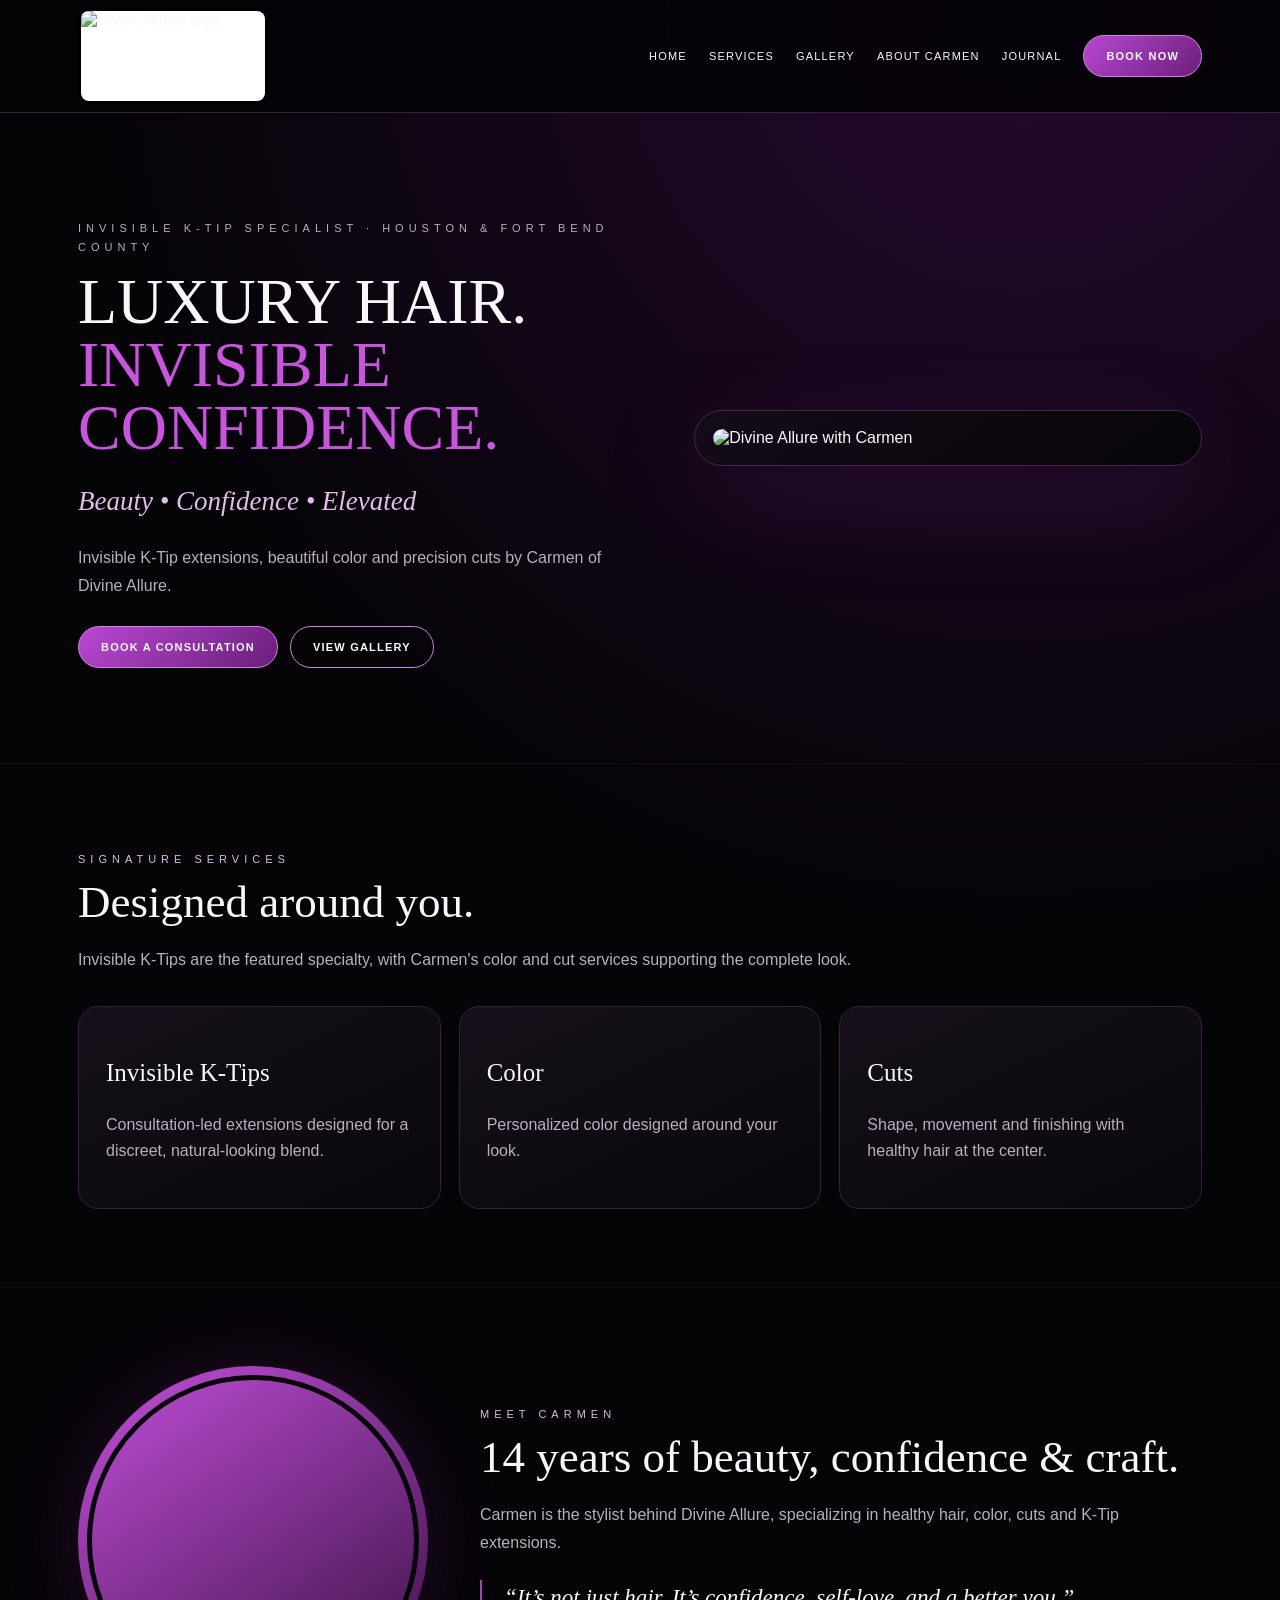
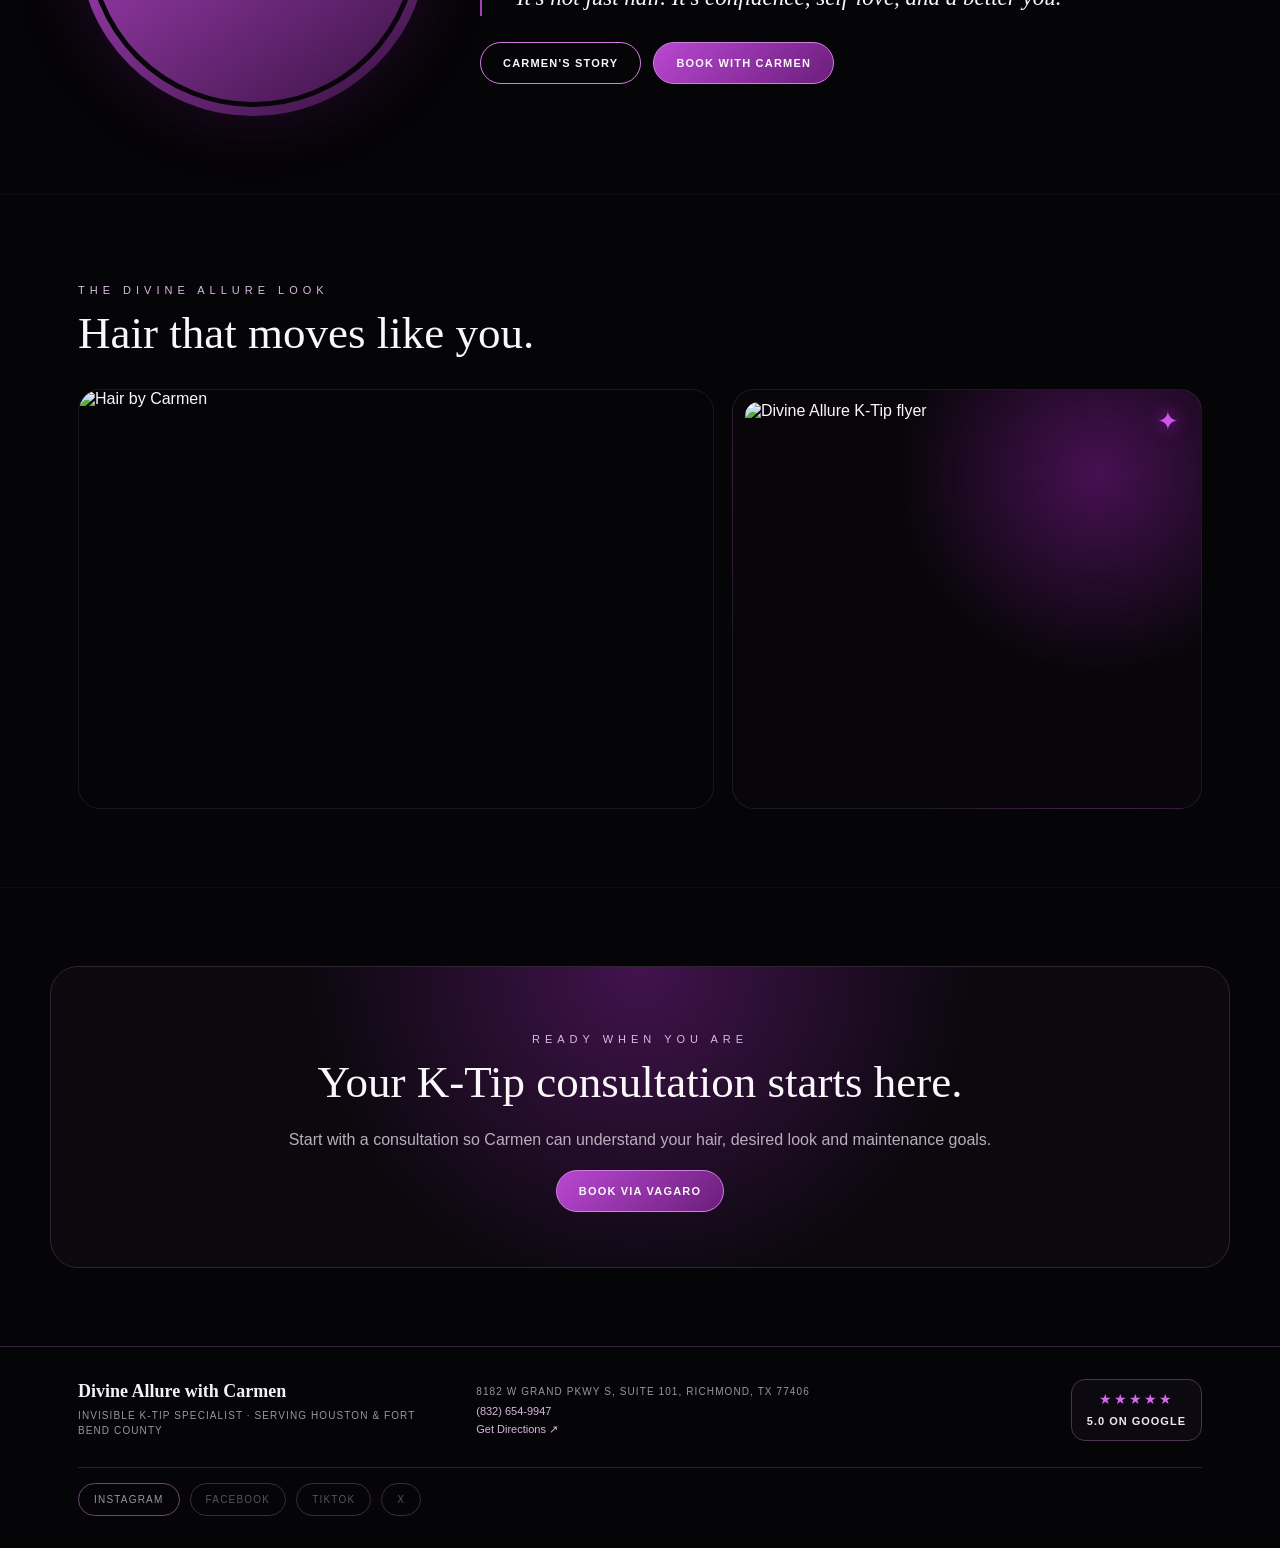
==== index.html @ b49f989e "Add files via upload" ====
<!doctype html><html><head><meta charset="utf-8"><meta name="viewport" content="width=device-width,initial-scale=1"><title>KTips.net | Divine Allure</title><link rel="stylesheet" href="styles.css"></head><body><header><div class="wrap nav"><a class="logo" href="index.html"><img src="assets/logo.jpg" alt="Divine Allure logo"></a><button class="menu">☰</button><nav><a href="index.html">Home</a><a href="services.html">Services</a><a href="gallery.html">Gallery</a><a href="about.html">About Carmen</a><a href="blog.html">Journal</a><a class="btn" href="https://www.vagaro.com/divineallure" target="_blank">Book Now</a></nav></div></header><main><div class="wrap hero"><div><p class="eyebrow">Invisible K-Tip Specialist · Houston & Fort Bend County</p><h1>Luxury hair.<em>Invisible confidence.</em></h1><p class="script">Beauty • Confidence • Elevated</p><p>Invisible K-Tip extensions, beautiful color and precision cuts by Carmen of Divine Allure.</p><div class="actions"><a class="btn" href="https://www.vagaro.com/divineallure" target="_blank">Book a Consultation</a><a class="btn ghost" href="gallery.html">View Gallery</a></div></div><div class="logo-stage"><img src="assets/logo.jpg" alt="Divine Allure with Carmen"></div></div>
<section><div class="wrap"><p class="eyebrow">Signature services</p><h2>Designed around you.</h2><p class="lead">Invisible K-Tips are the featured specialty, with Carmen's color and cut services supporting the complete look.</p><div class="cards"><div class="card"><h3>Invisible K-Tips</h3><p>Consultation-led extensions designed for a discreet, natural-looking blend.</p></div><div class="card"><h3>Color</h3><p>Personalized color designed around your look.</p></div><div class="card"><h3>Cuts</h3><p>Shape, movement and finishing with healthy hair at the center.</p></div></div></div></section>
<section><div class="wrap about"><div class="portrait-wrap"><img class="portrait" src="assets/carmen.jpg" alt="Carmen"></div><div><p class="eyebrow">Meet Carmen</p><h2>14 years of beauty, confidence & craft.</h2><p class="lead">Carmen is the stylist behind Divine Allure, specializing in healthy hair, color, cuts and K-Tip extensions.</p><p class="quote">“It’s not just hair. It’s confidence, self-love, and a better you.”</p><div class="actions"><a class="btn ghost" href="about.html">Carmen's Story</a><a class="btn" href="https://www.vagaro.com/divineallure" target="_blank">Book with Carmen</a></div></div></div></section>
<section><div class="wrap"><p class="eyebrow">The Divine Allure look</p><h2>Hair that moves like you.</h2><div class="gallery"><img src="assets/hair.jpg" alt="Hair by Carmen"><div class="flyer-card"><img src="assets/reference.jpeg" alt="Divine Allure K-Tip flyer"></div></div></div></section>
<section><div class="wrap cta"><p class="eyebrow">Ready when you are</p><h2>Your K-Tip consultation starts here.</h2><p class="lead">Start with a consultation so Carmen can understand your hair, desired look and maintenance goals.</p><a class="btn" href="https://www.vagaro.com/divineallure" target="_blank">Book via Vagaro</a></div></section></main><footer>
<div class="wrap footer-business">
  <div class="footer-brand">
    <strong>Divine Allure with Carmen</strong>
    <span>Invisible K-Tip Specialist · Serving Houston & Fort Bend County</span>
  </div>
  <div class="footer-contact">
    <span>8182 W Grand Pkwy S, Suite 101, Richmond, TX 77406</span>
    <a href="tel:+18326549947">(832) 654-9947</a>
    <a href="https://www.google.com/maps/search/?api=1&query=8182+W+Grand+Pkwy+S+Suite+101+Richmond+TX+77406" target="_blank" rel="noopener">Get Directions ↗</a>
  </div>
  <div class="footer-rating" aria-label="5.0 star Google rating shown in supplied business listing">
    <span class="stars">★★★★★</span>
    <strong>5.0 on Google</strong>
  </div>
  <div class="social">
    <a href="https://www.instagram.com/divineallurewithcarmen/" target="_blank" rel="noopener">Instagram</a>
    <span>Facebook</span><span>TikTok</span><span>X</span>
  </div>
</div>
</footer><script src="script.js"></script></body></html>
---- styles.css ----
:root{--bg:#050407;--panel:#100a14;--purple:#a43fc0;--silver:#f3eef4;--muted:#b9afbd;--line:#332338}
*{box-sizing:border-box}html{scroll-behavior:smooth}body{margin:0;background:radial-gradient(circle at 80% 0,#26092f 0,transparent 28%),var(--bg);color:#faf7fb;font-family:Arial,sans-serif}a{color:inherit;text-decoration:none}img{display:block;max-width:100%}.wrap{max-width:1180px;margin:auto;padding:0 28px}
header{position:sticky;top:0;z-index:10;background:#050407e8;backdrop-filter:blur(12px);border-bottom:1px solid var(--line)}.nav{height:94px;display:flex;align-items:center;gap:24px}.logo{width:210px;height:78px;overflow:hidden;margin-right:auto;background:#000;border-radius:9px;padding:5px;display:flex;align-items:center;justify-content:center}.logo img{width:100%;height:100%;object-fit:cover;border-radius:5px;mix-blend-mode:screen;filter:contrast(1.25) brightness(.92)}.menu{display:none}nav{display:flex;align-items:center;gap:22px;text-transform:uppercase;font-size:11px;letter-spacing:1.2px}
.btn{display:inline-flex;justify-content:center;align-items:center;padding:14px 22px;border-radius:999px;background:linear-gradient(135deg,#b948d2,#6b1e7b);border:1px solid #d17de3;text-transform:uppercase;font-size:11px;letter-spacing:1.2px;font-weight:700}.ghost{background:transparent}.hero{min-height:650px;display:grid;grid-template-columns:1.05fr .95fr;align-items:center;gap:55px;padding:65px 28px}.eyebrow{text-transform:uppercase;letter-spacing:5px;color:#dcb9e5;font-size:11px}.hero h1{font:64px/.98 Georgia,serif;text-transform:uppercase;margin:14px 0}.hero h1 em{display:block;color:#c955df;font-style:normal}.hero p,.lead{color:var(--muted);line-height:1.75}.script{font:italic 27px Georgia,serif!important;color:#e3bce9!important}.actions{display:flex;gap:12px;flex-wrap:wrap;margin-top:26px}.logo-stage{padding:18px;border-radius:28px;background:linear-gradient(145deg,#140b18,#070509);border:1px solid #44274b;box-shadow:0 35px 100px #7e278d38}.logo-stage img{width:100%;border-radius:20px}
section{padding:78px 0;border-top:1px solid #ffffff08}h2{font:45px Georgia,serif;margin:10px 0 18px}.cards{display:grid;grid-template-columns:repeat(3,1fr);gap:18px;margin-top:32px}.card{background:linear-gradient(155deg,#151019,#09070c);border:1px solid var(--line);border-radius:20px;padding:27px}.card h3{font:25px Georgia,serif}.card p{color:var(--muted);line-height:1.65}.about{display:grid;grid-template-columns:350px 1fr;gap:52px;align-items:center}.portrait-wrap{padding:9px;border-radius:50%;background:linear-gradient(145deg,#c34eda,#35103e);box-shadow:0 0 70px #8d299d38}.portrait{aspect-ratio:1;object-fit:cover;border-radius:50%;border:5px solid #08060a}.quote{font:italic 23px/1.55 Georgia,serif;border-left:2px solid #a83cbd;padding-left:22px}.gallery{display:grid;grid-template-columns:1.15fr .85fr;gap:18px;margin-top:30px}.gallery img{width:100%;height:420px;object-fit:cover;border-radius:22px;border:1px solid #ffffff14}.reference{object-fit:contain!important;object-position:center!important;background:#09060b;padding:8px}.social{display:flex;gap:10px;flex-wrap:wrap;margin-top:24px}.social a,.social span{border:1px solid #6d4775;border-radius:999px;padding:10px 15px;text-transform:uppercase;font-size:10px;letter-spacing:1.2px}.social span{opacity:.55}.cta{text-align:center;border:1px solid var(--line);border-radius:28px;padding:55px 25px;background:radial-gradient(circle at 50% 0,#42134d,transparent 50%),#0b080e}
footer{border-top:1px solid var(--line);padding:32px 0;color:#9e94a2}.foot{display:flex;align-items:center;gap:20px}.foot .social{margin:0 0 0 auto}.article{max-width:820px}.article h1{font:50px Georgia,serif}.article p{line-height:1.8;color:#c9becd}
@media(max-width:800px){.nav{height:80px}.logo{width:165px;height:64px}.menu{display:block;background:none;color:white;border:1px solid #71487a;border-radius:6px;font-size:20px}nav{display:none;position:absolute;top:80px;left:0;right:0;background:#08060a;padding:18px 28px;flex-direction:column;align-items:stretch}nav.open{display:flex}.hero{grid-template-columns:1fr;min-height:auto}.hero h1{font-size:46px}.logo-stage{order:-1}.cards,.gallery,.about{grid-template-columns:1fr}.gallery img{height:310px}.portrait-wrap{max-width:290px}.foot{flex-direction:column;text-align:center}.foot .social{margin:0}}

.flyer-card{position:relative;height:420px;border-radius:22px;overflow:hidden;border:1px solid #ffffff14;background:radial-gradient(circle at 78% 20%,#471052 0,transparent 40%),#08060a;display:flex;align-items:center;justify-content:center;padding:12px}
.flyer-card img{width:100%!important;height:100%!important;object-fit:contain!important;object-position:center!important;border:0!important;border-radius:14px!important}
.flyer-card:after{content:"✦";position:absolute;right:22px;top:16px;color:#cf56e5;font-size:26px;text-shadow:0 0 18px #b72bd8}
@media(max-width:800px){.flyer-card{height:auto;min-height:390px}.flyer-card img{height:auto!important;max-height:520px}}

/* v5 — explicit header alignment */
.nav{
  display:grid!important;
  grid-template-columns:240px 1fr;
  align-items:center;
  gap:28px;
}
.logo{
  grid-column:1;
  justify-self:start;
  margin:0!important;
  width:220px;
  height:78px;
}
nav{
  grid-column:2;
  justify-self:end;
  display:flex;
  align-items:center;
  justify-content:flex-end;
}
.menu{grid-column:2;justify-self:end}

@media(max-width:800px){
  .nav{
    display:grid!important;
    grid-template-columns:1fr auto;
  }
  .logo{
    grid-column:1;
    justify-self:start;
    width:175px;
    height:64px;
  }
  .menu{grid-column:2;display:block}
  nav{
    grid-column:1/-1;
    justify-self:stretch;
  }
}

/* v6 — business trust footer */
.footer-business{
  display:grid;
  grid-template-columns:1.25fr 1.55fr .8fr;
  gap:26px;
  align-items:center;
}
.footer-brand{display:flex;flex-direction:column;gap:6px}
.footer-brand strong{font-family:Georgia,serif;font-size:18px;color:#f6f0f8}
.footer-brand span,.footer-contact span{font-size:10px;line-height:1.5;text-transform:uppercase;letter-spacing:1.1px}
.footer-contact{display:flex;flex-direction:column;gap:6px}
.footer-contact a{font-size:11px;color:#d9b6e2}
.footer-contact a:hover{color:#efccf6}
.footer-rating{justify-self:end;text-align:center;padding:11px 15px;border:1px solid #4b3152;border-radius:14px;background:#0d0910}
.footer-rating .stars{display:block;letter-spacing:2px;color:#d966ee;font-size:14px;margin-bottom:4px}
.footer-rating strong{font-size:11px;text-transform:uppercase;letter-spacing:1px;color:#eee7f0}
.footer-business>.social{grid-column:1/-1;margin:0;padding-top:15px;border-top:1px solid #2a1d2f}
@media(max-width:800px){
 .footer-business{grid-template-columns:1fr;text-align:center}
 .footer-rating{justify-self:center}
 .footer-business>.social{grid-column:1;justify-content:center}
}

/* v7 — header logo fit fix ONLY.
   Keep the existing white-background logo asset exactly as supplied,
   but show the entire image without cropping. */
.nav .logo{
  overflow:hidden!important;
  background:#000!important;
  padding:5px!important;
}
.nav .logo img{
  width:100%!important;
  height:100%!important;
  object-fit:contain!important;
  object-position:center!important;
  mix-blend-mode:normal!important;
  filter:none!important;
  background:#fff!important;
  border-radius:5px!important;
}
@media(max-width:800px){
  .nav .logo img{
    object-fit:contain!important;
    object-position:center!important;
  }
}

/* v8 — compact header logo treatment ONLY */
.nav{
  grid-template-columns:165px 1fr!important;
}
.nav .logo{
  width:150px!important;
  height:78px!important;
  padding:5px!important;
  justify-self:start!important;
  background:#000!important;
  border-radius:10px!important;
}
.nav .logo img{
  width:100%!important;
  height:100%!important;
  object-fit:contain!important;
  object-position:center!important;
  background:#fff!important;
  border-radius:7px!important;
}
@media(max-width:800px){
  .nav{
    grid-template-columns:140px auto!important;
  }
  .nav .logo{
    width:128px!important;
    height:64px!important;
  }
}

/* v9 — larger, tighter, readable header logo ONLY */
.nav{
  min-height:112px!important;
  height:auto!important;
  grid-template-columns:245px 1fr!important;
}
.nav .logo{
  width:230px!important;
  height:96px!important;
  padding:3px!important;
  margin:7px 0!important;
  background:#000!important;
  border-radius:11px!important;
}
.nav .logo img{
  width:100%!important;
  height:100%!important;
  object-fit:contain!important;
  object-position:center!important;
  background:#fff!important;
  border-radius:8px!important;
}
@media(max-width:800px){
  .nav{
    min-height:92px!important;
    grid-template-columns:185px auto!important;
  }
  .nav .logo{
    width:175px!important;
    height:76px!important;
    margin:5px 0!important;
  }
  nav{top:92px!important;}
}

/* v10 fresh — ONLY tighten header logo horizontally */
.nav{grid-template-columns:205px 1fr!important;}
.nav .logo{
  width:190px!important;
  height:96px!important;
  margin:7px 0!important;
}
@media(max-width:800px){
  .nav{grid-template-columns:160px auto!important;}
  .nav .logo{
    width:150px!important;
    height:76px!important;
    margin:5px 0!important;
  }
}
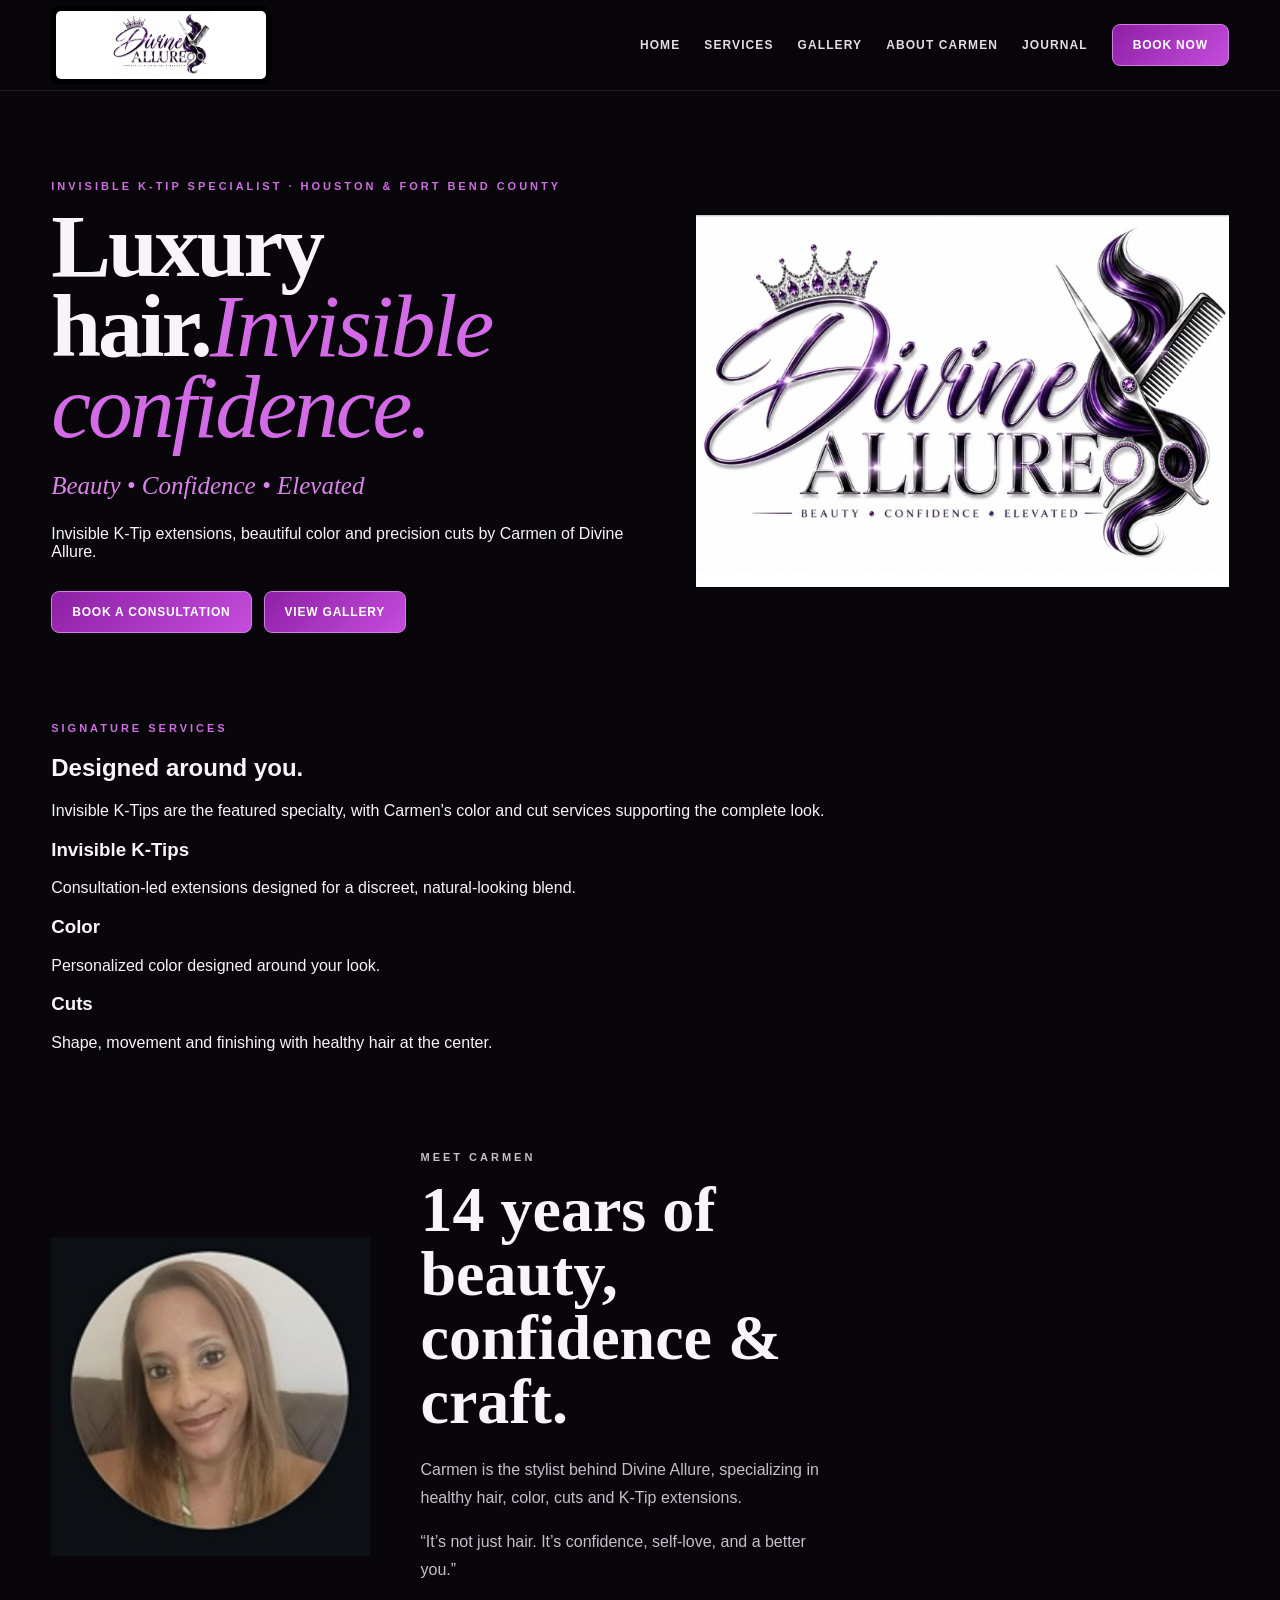
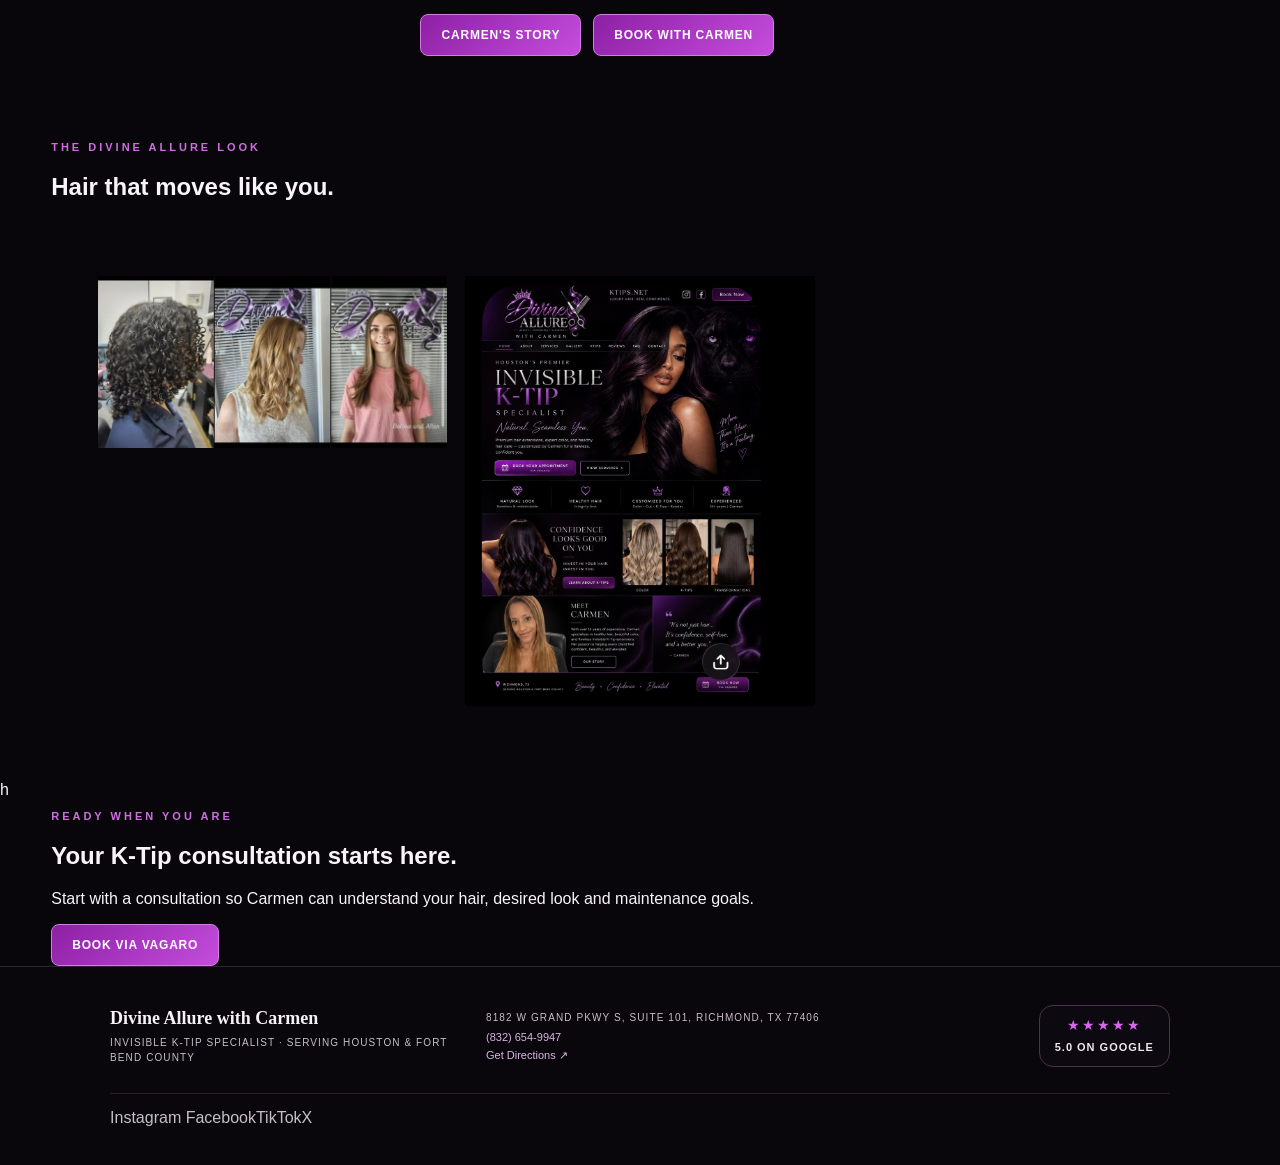
==== commit 1a9f2c5c: "servicesbooking index.html" ====
--- a/index.html
+++ b/index.html
@@ -1,8 +1,8 @@
-<!doctype html><html><head><meta charset="utf-8"><meta name="viewport" content="width=device-width,initial-scale=1"><title>KTips.net | Divine Allure</title><link rel="stylesheet" href="styles.css"></head><body><header><div class="wrap nav"><a class="logo" href="index.html"><img src="assets/logo.jpg" alt="Divine Allure logo"></a><button class="menu">☰</button><nav><a href="index.html">Home</a><a href="services.html">Services</a><a href="gallery.html">Gallery</a><a href="about.html">About Carmen</a><a href="blog.html">Journal</a><a class="btn" href="https://www.vagaro.com/divineallure" target="_blank">Book Now</a></nav></div></header><main><div class="wrap hero"><div><p class="eyebrow">Invisible K-Tip Specialist · Houston & Fort Bend County</p><h1>Luxury hair.<em>Invisible confidence.</em></h1><p class="script">Beauty • Confidence • Elevated</p><p>Invisible K-Tip extensions, beautiful color and precision cuts by Carmen of Divine Allure.</p><div class="actions"><a class="btn" href="https://www.vagaro.com/divineallure" target="_blank">Book a Consultation</a><a class="btn ghost" href="gallery.html">View Gallery</a></div></div><div class="logo-stage"><img src="assets/logo.jpg" alt="Divine Allure with Carmen"></div></div>
+<!doctype html><html><head><meta charset="utf-8"><meta name="viewport" content="width=device-width,initial-scale=1"><title>KTips.net | Divine Allure</title><link rel="stylesheet" href="styles.css"></head><body><header><div class="wrap nav"><a class="logo" href="index.html"><img src="assets/logo.jpg" alt="Divine Allure logo"></a><button class="menu">☰</button><nav><a href="index.html">Home</a><a href="services.html">Services</a><a href="gallery.html">Gallery</a><a href="about.html">About Carmen</a><a href="blog.html">Journal</a><a class="btn" href="https://www.vagaro.com/divineallure/services" target="_blank">Book Now</a></nav></div></header><main><div class="wrap hero"><div><p class="eyebrow">Invisible K-Tip Specialist · Houston & Fort Bend County</p><h1>Luxury hair.<em>Invisible confidence.</em></h1><p class="script">Beauty • Confidence • Elevated</p><p>Invisible K-Tip extensions, beautiful color and precision cuts by Carmen of Divine Allure.</p><div class="actions"><a class="btn" href="https://www.vagaro.com/divineallure/services" target="_blank">Book a Consultation</a><a class="btn ghost" href="gallery.html">View Gallery</a></div></div><div class="logo-stage"><img src="assets/logo.jpg" alt="Divine Allure with Carmen"></div></div>
 <section><div class="wrap"><p class="eyebrow">Signature services</p><h2>Designed around you.</h2><p class="lead">Invisible K-Tips are the featured specialty, with Carmen's color and cut services supporting the complete look.</p><div class="cards"><div class="card"><h3>Invisible K-Tips</h3><p>Consultation-led extensions designed for a discreet, natural-looking blend.</p></div><div class="card"><h3>Color</h3><p>Personalized color designed around your look.</p></div><div class="card"><h3>Cuts</h3><p>Shape, movement and finishing with healthy hair at the center.</p></div></div></div></section>
-<section><div class="wrap about"><div class="portrait-wrap"><img class="portrait" src="assets/carmen.jpg" alt="Carmen"></div><div><p class="eyebrow">Meet Carmen</p><h2>14 years of beauty, confidence & craft.</h2><p class="lead">Carmen is the stylist behind Divine Allure, specializing in healthy hair, color, cuts and K-Tip extensions.</p><p class="quote">“It’s not just hair. It’s confidence, self-love, and a better you.”</p><div class="actions"><a class="btn ghost" href="about.html">Carmen's Story</a><a class="btn" href="https://www.vagaro.com/divineallure" target="_blank">Book with Carmen</a></div></div></div></section>
-<section><div class="wrap"><p class="eyebrow">The Divine Allure look</p><h2>Hair that moves like you.</h2><div class="gallery"><img src="assets/hair.jpg" alt="Hair by Carmen"><div class="flyer-card"><img src="assets/reference.jpeg" alt="Divine Allure K-Tip flyer"></div></div></div></section>
-<section><div class="wrap cta"><p class="eyebrow">Ready when you are</p><h2>Your K-Tip consultation starts here.</h2><p class="lead">Start with a consultation so Carmen can understand your hair, desired look and maintenance goals.</p><a class="btn" href="https://www.vagaro.com/divineallure" target="_blank">Book via Vagaro</a></div></section></main><footer>
+<section><div class="wrap about"><div class="portrait-wrap"><img class="portrait" src="assets/carmen.jpg" alt="Carmen"></div><div><p class="eyebrow">Meet Carmen</p><h2>14 years of beauty, confidence & craft.</h2><p class="lead">Carmen is the stylist behind Divine Allure, specializing in healthy hair, color, cuts and K-Tip extensions.</p><p class="quote">“It’s not just hair. It’s confidence, self-love, and a better you.”</p><div class="actions"><a class="btn ghost" href="about.html">Carmen's Story</a><a class="btn" href="https://www.vagaro.com/divineallure/services" target="_blank">Book with Carmen</a></div></div></div></section>
+<section><div class="wrap"><p class="eyebrow">The Divine Allure look</p><h2>Hair that moves like you.</h2><div class="gallery"><img src="assets/hair.jpg" alt="Hair by Carmen"><div class="flyer-card"><img src="assets/reference.jpeg" alt="Divine Allure K-Tip flyer"></div></div></div></section>h
+<section><div class="wrap cta"><p class="eyebrow">Ready when you are</p><h2>Your K-Tip consultation starts here.</h2><p class="lead">Start with a consultation so Carmen can understand your hair, desired look and maintenance goals.</p><a class="btn" href="https://www.vagaro.com/divineallure/services" target="_blank">Book via Vagaro</a></div></section></main><footer>
 <div class="wrap footer-business">
   <div class="footer-brand">
     <strong>Divine Allure with Carmen</strong>
@@ -22,4 +22,4 @@
     <span>Facebook</span><span>TikTok</span><span>X</span>
   </div>
 </div>
-</footer><script src="script.js"></script></body></html>+</footer><script src="script.js"></script></body></html>
--- a/styles.css
+++ b/styles.css
@@ -1,65 +1,82 @@
-
-:root{--bg:#050407;--panel:#100a14;--purple:#a43fc0;--silver:#f3eef4;--muted:#b9afbd;--line:#332338}
-*{box-sizing:border-box}html{scroll-behavior:smooth}body{margin:0;background:radial-gradient(circle at 80% 0,#26092f 0,transparent 28%),var(--bg);color:#faf7fb;font-family:Arial,sans-serif}a{color:inherit;text-decoration:none}img{display:block;max-width:100%}.wrap{max-width:1180px;margin:auto;padding:0 28px}
-header{position:sticky;top:0;z-index:10;background:#050407e8;backdrop-filter:blur(12px);border-bottom:1px solid var(--line)}.nav{height:94px;display:flex;align-items:center;gap:24px}.logo{width:210px;height:78px;overflow:hidden;margin-right:auto;background:#000;border-radius:9px;padding:5px;display:flex;align-items:center;justify-content:center}.logo img{width:100%;height:100%;object-fit:cover;border-radius:5px;mix-blend-mode:screen;filter:contrast(1.25) brightness(.92)}.menu{display:none}nav{display:flex;align-items:center;gap:22px;text-transform:uppercase;font-size:11px;letter-spacing:1.2px}
-.btn{display:inline-flex;justify-content:center;align-items:center;padding:14px 22px;border-radius:999px;background:linear-gradient(135deg,#b948d2,#6b1e7b);border:1px solid #d17de3;text-transform:uppercase;font-size:11px;letter-spacing:1.2px;font-weight:700}.ghost{background:transparent}.hero{min-height:650px;display:grid;grid-template-columns:1.05fr .95fr;align-items:center;gap:55px;padding:65px 28px}.eyebrow{text-transform:uppercase;letter-spacing:5px;color:#dcb9e5;font-size:11px}.hero h1{font:64px/.98 Georgia,serif;text-transform:uppercase;margin:14px 0}.hero h1 em{display:block;color:#c955df;font-style:normal}.hero p,.lead{color:var(--muted);line-height:1.75}.script{font:italic 27px Georgia,serif!important;color:#e3bce9!important}.actions{display:flex;gap:12px;flex-wrap:wrap;margin-top:26px}.logo-stage{padding:18px;border-radius:28px;background:linear-gradient(145deg,#140b18,#070509);border:1px solid #44274b;box-shadow:0 35px 100px #7e278d38}.logo-stage img{width:100%;border-radius:20px}
-section{padding:78px 0;border-top:1px solid #ffffff08}h2{font:45px Georgia,serif;margin:10px 0 18px}.cards{display:grid;grid-template-columns:repeat(3,1fr);gap:18px;margin-top:32px}.card{background:linear-gradient(155deg,#151019,#09070c);border:1px solid var(--line);border-radius:20px;padding:27px}.card h3{font:25px Georgia,serif}.card p{color:var(--muted);line-height:1.65}.about{display:grid;grid-template-columns:350px 1fr;gap:52px;align-items:center}.portrait-wrap{padding:9px;border-radius:50%;background:linear-gradient(145deg,#c34eda,#35103e);box-shadow:0 0 70px #8d299d38}.portrait{aspect-ratio:1;object-fit:cover;border-radius:50%;border:5px solid #08060a}.quote{font:italic 23px/1.55 Georgia,serif;border-left:2px solid #a83cbd;padding-left:22px}.gallery{display:grid;grid-template-columns:1.15fr .85fr;gap:18px;margin-top:30px}.gallery img{width:100%;height:420px;object-fit:cover;border-radius:22px;border:1px solid #ffffff14}.reference{object-fit:contain!important;object-position:center!important;background:#09060b;padding:8px}.social{display:flex;gap:10px;flex-wrap:wrap;margin-top:24px}.social a,.social span{border:1px solid #6d4775;border-radius:999px;padding:10px 15px;text-transform:uppercase;font-size:10px;letter-spacing:1.2px}.social span{opacity:.55}.cta{text-align:center;border:1px solid var(--line);border-radius:28px;padding:55px 25px;background:radial-gradient(circle at 50% 0,#42134d,transparent 50%),#0b080e}
-footer{border-top:1px solid var(--line);padding:32px 0;color:#9e94a2}.foot{display:flex;align-items:center;gap:20px}.foot .social{margin:0 0 0 auto}.article{max-width:820px}.article h1{font:50px Georgia,serif}.article p{line-height:1.8;color:#c9becd}
-@media(max-width:800px){.nav{height:80px}.logo{width:165px;height:64px}.menu{display:block;background:none;color:white;border:1px solid #71487a;border-radius:6px;font-size:20px}nav{display:none;position:absolute;top:80px;left:0;right:0;background:#08060a;padding:18px 28px;flex-direction:column;align-items:stretch}nav.open{display:flex}.hero{grid-template-columns:1fr;min-height:auto}.hero h1{font-size:46px}.logo-stage{order:-1}.cards,.gallery,.about{grid-template-columns:1fr}.gallery img{height:310px}.portrait-wrap{max-width:290px}.foot{flex-direction:column;text-align:center}.foot .social{margin:0}}
-
-.flyer-card{position:relative;height:420px;border-radius:22px;overflow:hidden;border:1px solid #ffffff14;background:radial-gradient(circle at 78% 20%,#471052 0,transparent 40%),#08060a;display:flex;align-items:center;justify-content:center;padding:12px}
-.flyer-card img{width:100%!important;height:100%!important;object-fit:contain!important;object-position:center!important;border:0!important;border-radius:14px!important}
-.flyer-card:after{content:"✦";position:absolute;right:22px;top:16px;color:#cf56e5;font-size:26px;text-shadow:0 0 18px #b72bd8}
-@media(max-width:800px){.flyer-card{height:auto;min-height:390px}.flyer-card img{height:auto!important;max-height:520px}}
-
-/* v5 — explicit header alignment */
-.nav{
-  display:grid!important;
-  grid-template-columns:240px 1fr;
-  align-items:center;
-  gap:28px;
-}
-.logo{
-  grid-column:1;
-  justify-self:start;
-  margin:0!important;
-  width:220px;
-  height:78px;
-}
-nav{
-  grid-column:2;
-  justify-self:end;
-  display:flex;
-  align-items:center;
-  justify-content:flex-end;
-}
-.menu{grid-column:2;justify-self:end}
-
-@media(max-width:800px){
-  .nav{
-    display:grid!important;
-    grid-template-columns:1fr auto;
-  }
-  .logo{
-    grid-column:1;
-    justify-self:start;
-    width:175px;
-    height:64px;
-  }
-  .menu{grid-column:2;display:block}
-  nav{
-    grid-column:1/-1;
-    justify-self:stretch;
-  }
-}
-
-/* v6 — business trust footer */
-.footer-business{
-  display:grid;
-  grid-template-columns:1.25fr 1.55fr .8fr;
-  gap:26px;
-  align-items:center;
-}
+:root{--bg:#08060a;--panel:#100c12;--ink:#f8f4f9;--muted:#c6b8c9;--purple:#a52abd;--purple2:#d45bea;--line:#302136}
+*{box-sizing:border-box}
+html{scroll-behavior:smooth}
+body{margin:0;background:var(--bg);color:var(--ink);font-family:Arial,Helvetica,sans-serif}
+a{color:inherit;text-decoration:none}
+img{display:block;max-width:100%}
+
+header{position:sticky;top:0;z-index:50;background:rgba(8,6,10,.96);border-bottom:1px solid #251a29;backdrop-filter:blur(12px)}
+.wrap{width:min(1180px,92%);margin:auto}
+.nav{min-height:90px;display:flex;align-items:center;gap:28px}
+.logo{display:flex;width:220px;height:78px;border-radius:8px;overflow:hidden;background:#000;padding:5px}
+.logo img{width:100%;height:100%;object-fit:contain;object-position:center;background:#fff;border-radius:5px}
+nav{margin-left:auto;display:flex;align-items:center;gap:24px}
+nav a{font-size:12px;font-weight:700;letter-spacing:1.1px;text-transform:uppercase;color:#e5dce7}
+nav a:hover{color:#dc75ef}
+.menu{display:none;background:transparent;color:#fff;border:0;font-size:27px;cursor:pointer}
+
+.btn,.book{display:inline-flex;align-items:center;justify-content:center;border-radius:8px;padding:13px 20px;background:linear-gradient(135deg,#8d20a5,#c54ddd);color:#fff;font-weight:800;text-transform:uppercase;letter-spacing:.8px;font-size:12px;border:1px solid #d17de3}
+.btn:hover,.book:hover{filter:brightness(1.12)}
+.outline{display:inline-flex;align-items:center;justify-content:center;border:1px solid #80508b;border-radius:8px;padding:13px 20px;text-transform:uppercase;letter-spacing:.8px;font-size:12px;font-weight:700}
+.outline:hover{border-color:#d17de3;color:#efc8f6}
+
+.hero{min-height:620px;display:grid;grid-template-columns:1.05fr .95fr;align-items:center;width:min(1180px,92%);margin:auto;gap:55px;padding:70px 0}
+.hero-copy{position:relative;z-index:2}
+.eyebrow{text-transform:uppercase;letter-spacing:3px;color:#ce6ee0;font-size:11px;font-weight:800}
+.hero h1{font-family:Georgia,serif;font-size:clamp(54px,7vw,94px);line-height:.9;margin:14px 0 20px;letter-spacing:-3px}
+.hero h1 em{font-weight:400;color:#d46be6}
+.hero h1 span{display:block}
+.script{font-family:Georgia,serif;font-style:italic;color:#dc84eb;font-size:25px}
+.hero-copy>p:not(.eyebrow):not(.script){max-width:610px;line-height:1.75;color:#c9bdcc}
+.actions{display:flex;gap:12px;flex-wrap:wrap;margin-top:30px}
+.book small{margin-left:7px;font-weight:400;opacity:.8}
+.hero-art{position:relative;min-height:490px;display:flex;align-items:center;justify-content:center}
+.hero-art img{width:100%;max-height:560px;object-fit:cover;border-radius:30px;border:1px solid #3a2940;box-shadow:0 35px 80px rgba(0,0,0,.55)}
+.panther{position:absolute;right:-15px;bottom:5px;font-size:48px;color:#d665e9;text-shadow:0 0 35px #b833d2}
+
+.benefits{display:grid;grid-template-columns:repeat(4,1fr);border-top:1px solid #2b1e30;border-bottom:1px solid #2b1e30;background:#0d0910}
+.benefits div{padding:27px 20px;text-align:center;border-right:1px solid #2b1e30}
+.benefits div:last-child{border-right:0}
+.benefits b{display:block;color:#d35ce8;font-size:22px;margin-bottom:8px}
+.benefits strong{display:block;font-family:Georgia,serif;font-size:17px}
+.benefits span{display:block;margin-top:5px;color:#aa9cad;font-size:11px}
+
+.split{display:grid;grid-template-columns:1fr 1fr;min-height:570px}
+.image-panel{overflow:hidden}
+.image-panel img{width:100%;height:100%;object-fit:cover}
+.copy-panel{display:flex;flex-direction:column;justify-content:center;padding:70px max(7vw,50px);background:linear-gradient(145deg,#130d16,#09070b)}
+.copy-panel h2,.about h2,.info h2,.faq h2{font-family:Georgia,serif;font-size:clamp(38px,5vw,64px);line-height:1;margin:10px 0 22px}
+.copy-panel p:not(.eyebrow){line-height:1.8;color:#c9bdcc;max-width:580px}
+.copy-panel .book{align-self:flex-start;margin-top:20px}
+
+.gallery{display:grid;grid-template-columns:repeat(3,1fr);gap:18px;width:min(1180px,92%);margin:75px auto}
+.gallery article{background:#110c14;border:1px solid #322337;border-radius:18px;overflow:hidden}
+.gallery .crop{height:360px;background-size:cover;background-position:center}
+.gallery .c1{background-image:url("assets/approved-reference.jpeg")}
+.gallery .c2{background-image:url("assets/approved-reference.jpeg");background-position:55% center}
+.gallery .c3{background-image:url("assets/approved-reference.jpeg");background-position:75% center}
+.gallery span{display:block;padding:18px;text-align:center;text-transform:uppercase;font-size:11px;letter-spacing:2px;font-weight:800}
+
+.about{width:min(1180px,92%);margin:85px auto;display:grid;grid-template-columns:.8fr 1fr .9fr;gap:50px;align-items:center}
+.carmen-photo img{width:100%;border-radius:25px;border:1px solid #3a2940}
+.about p{color:#c9bdcc;line-height:1.75}
+.about blockquote{font-family:Georgia,serif;font-style:italic;font-size:26px;line-height:1.5;color:#ead9ed;border-left:2px solid #b94bd0;padding-left:28px;margin:0}
+.about cite{display:block;margin-top:18px;color:#c064d2;font-size:14px}
+
+.info{padding:90px 5%;text-align:center;background:linear-gradient(180deg,#0e0911,#08060a)}
+.info p{max-width:700px;margin:0 auto 28px;color:#c8bacb;line-height:1.8}
+
+.faq{width:min(850px,90%);margin:80px auto}
+.faq h2{text-align:center}
+.faq details{border-bottom:1px solid #36263b;padding:20px 5px}
+.faq summary{cursor:pointer;font-family:Georgia,serif;font-size:20px}
+.faq details p{color:#bcaec0;line-height:1.7}
+
+footer{padding:38px 5%;border-top:1px solid #302136;display:flex;align-items:center;justify-content:space-between;gap:20px;background:#09070b;color:#c9bdcc}
+footer small{color:#8e8191}
+footer .script{font-size:18px}
+
+.footer-business{display:grid;grid-template-columns:1.25fr 1.55fr .8fr;gap:26px;align-items:center}
 .footer-brand{display:flex;flex-direction:column;gap:6px}
 .footer-brand strong{font-family:Georgia,serif;font-size:18px;color:#f6f0f8}
 .footer-brand span,.footer-contact span{font-size:10px;line-height:1.5;text-transform:uppercase;letter-spacing:1.1px}
@@ -70,114 +87,166 @@
 .footer-rating .stars{display:block;letter-spacing:2px;color:#d966ee;font-size:14px;margin-bottom:4px}
 .footer-rating strong{font-size:11px;text-transform:uppercase;letter-spacing:1px;color:#eee7f0}
 .footer-business>.social{grid-column:1/-1;margin:0;padding-top:15px;border-top:1px solid #2a1d2f}
-@media(max-width:800px){
- .footer-business{grid-template-columns:1fr;text-align:center}
- .footer-rating{justify-self:center}
- .footer-business>.social{grid-column:1;justify-content:center}
-}
-
-/* v7 — header logo fit fix ONLY.
-   Keep the existing white-background logo asset exactly as supplied,
-   but show the entire image without cropping. */
-.nav .logo{
-  overflow:hidden!important;
-  background:#000!important;
-  padding:5px!important;
-}
-.nav .logo img{
-  width:100%!important;
-  height:100%!important;
-  object-fit:contain!important;
-  object-position:center!important;
-  mix-blend-mode:normal!important;
-  filter:none!important;
-  background:#fff!important;
-  border-radius:5px!important;
-}
-@media(max-width:800px){
+
+/* Desktop header alignment */
+.nav{display:grid!important;grid-template-columns:240px 1fr;align-items:center;gap:28px}
+.logo{grid-column:1;justify-self:start;margin:0!important;width:220px;height:78px}
+nav{grid-column:2;justify-self:end;display:flex;align-items:center;justify-content:flex-end}
+.menu{grid-column:2;justify-self:end}
+
+/* =========================================================
+   V20 — MOBILE HEADER / HAMBURGER FIX
+   Phone-only overrides. Desktop styling above is unchanged.
+   ========================================================= */
+
+@media (max-width:800px){
+
+  header{
+    min-height:0!important;
+  }
+
+  .wrap.nav{
+    position:relative!important;
+    height:64px!important;
+    min-height:64px!important;
+    padding:5px 16px!important;
+    display:grid!important;
+    grid-template-columns:138px 1fr 44px!important;
+    align-items:center!important;
+    gap:8px!important;
+  }
+
+  .nav .logo{
+    grid-column:1!important;
+    width:138px!important;
+    height:54px!important;
+    margin:0!important;
+    padding:3px!important;
+    justify-self:start!important;
+    align-self:center!important;
+    border-radius:7px!important;
+    overflow:hidden!important;
+    background:#000!important;
+  }
+
   .nav .logo img{
+    width:100%!important;
+    height:100%!important;
     object-fit:contain!important;
     object-position:center!important;
+    mix-blend-mode:normal!important;
+    filter:none!important;
+    background:#fff!important;
+    border-radius:5px!important;
+  }
+
+  .menu{
+    grid-column:3!important;
+    display:flex!important;
+    align-items:center!important;
+    justify-content:center!important;
+    justify-self:end!important;
+    width:42px!important;
+    height:42px!important;
+    margin:0!important;
+    padding:0!important;
+    background:transparent!important;
+    color:#fff!important;
+    border:1px solid #71487a!important;
+    border-radius:8px!important;
+    font-size:24px!important;
+    line-height:1!important;
+    cursor:pointer!important;
+  }
+
+  .nav nav{
+    display:none!important;
+    position:absolute!important;
+    top:64px!important;
+    left:0!important;
+    right:0!important;
+    width:100%!important;
+    z-index:100!important;
+    grid-column:1/-1!important;
+    justify-self:stretch!important;
+    flex-direction:column!important;
+    align-items:stretch!important;
+    justify-content:flex-start!important;
+    gap:0!important;
+    padding:10px 18px 16px!important;
+    background:rgba(8,6,10,.985)!important;
+    border-top:1px solid #2b1d31!important;
+    border-bottom:1px solid #4b3152!important;
+    box-shadow:0 16px 30px rgba(0,0,0,.5)!important;
+  }
+
+  .nav nav.open{
+    display:flex!important;
+  }
+
+  .nav nav a{
+    display:block!important;
+    width:100%!important;
+    padding:13px 8px!important;
+    text-align:center!important;
+    border-bottom:1px solid #241a29!important;
+  }
+
+  .nav nav a.btn{
+    margin-top:10px!important;
+    border-bottom:1px solid #d17de3!important;
+  }
+
+  .hero{
+    grid-template-columns:1fr;
+    padding:45px 0;
+    min-height:auto;
+  }
+
+  .hero h1{
+    font-size:52px;
+  }
+
+  .hero-art{
+    min-height:auto;
+  }
+
+  .benefits{
+    grid-template-columns:1fr 1fr;
+  }
+
+  .split{
+    grid-template-columns:1fr;
+  }
+
+  .image-panel{
+    min-height:390px;
+  }
+
+  .gallery{
+    grid-template-columns:1fr;
+  }
+
+  .about{
+    grid-template-columns:1fr;
+  }
+
+  footer{
+    flex-direction:column;
+    text-align:center;
+  }
+
+  .footer-business{
+    grid-template-columns:1fr;
+    text-align:center;
+  }
+
+  .footer-rating{
+    justify-self:center;
+  }
+
+  .footer-business>.social{
+    grid-column:1;
+    justify-content:center;
   }
 }
-
-/* v8 — compact header logo treatment ONLY */
-.nav{
-  grid-template-columns:165px 1fr!important;
-}
-.nav .logo{
-  width:150px!important;
-  height:78px!important;
-  padding:5px!important;
-  justify-self:start!important;
-  background:#000!important;
-  border-radius:10px!important;
-}
-.nav .logo img{
-  width:100%!important;
-  height:100%!important;
-  object-fit:contain!important;
-  object-position:center!important;
-  background:#fff!important;
-  border-radius:7px!important;
-}
-@media(max-width:800px){
-  .nav{
-    grid-template-columns:140px auto!important;
-  }
-  .nav .logo{
-    width:128px!important;
-    height:64px!important;
-  }
-}
-
-/* v9 — larger, tighter, readable header logo ONLY */
-.nav{
-  min-height:112px!important;
-  height:auto!important;
-  grid-template-columns:245px 1fr!important;
-}
-.nav .logo{
-  width:230px!important;
-  height:96px!important;
-  padding:3px!important;
-  margin:7px 0!important;
-  background:#000!important;
-  border-radius:11px!important;
-}
-.nav .logo img{
-  width:100%!important;
-  height:100%!important;
-  object-fit:contain!important;
-  object-position:center!important;
-  background:#fff!important;
-  border-radius:8px!important;
-}
-@media(max-width:800px){
-  .nav{
-    min-height:92px!important;
-    grid-template-columns:185px auto!important;
-  }
-  .nav .logo{
-    width:175px!important;
-    height:76px!important;
-    margin:5px 0!important;
-  }
-  nav{top:92px!important;}
-}
-
-/* v10 fresh — ONLY tighten header logo horizontally */
-.nav{grid-template-columns:205px 1fr!important;}
-.nav .logo{
-  width:190px!important;
-  height:96px!important;
-  margin:7px 0!important;
-}
-@media(max-width:800px){
-  .nav{grid-template-columns:160px auto!important;}
-  .nav .logo{
-    width:150px!important;
-    height:76px!important;
-    margin:5px 0!important;
-  }
-}
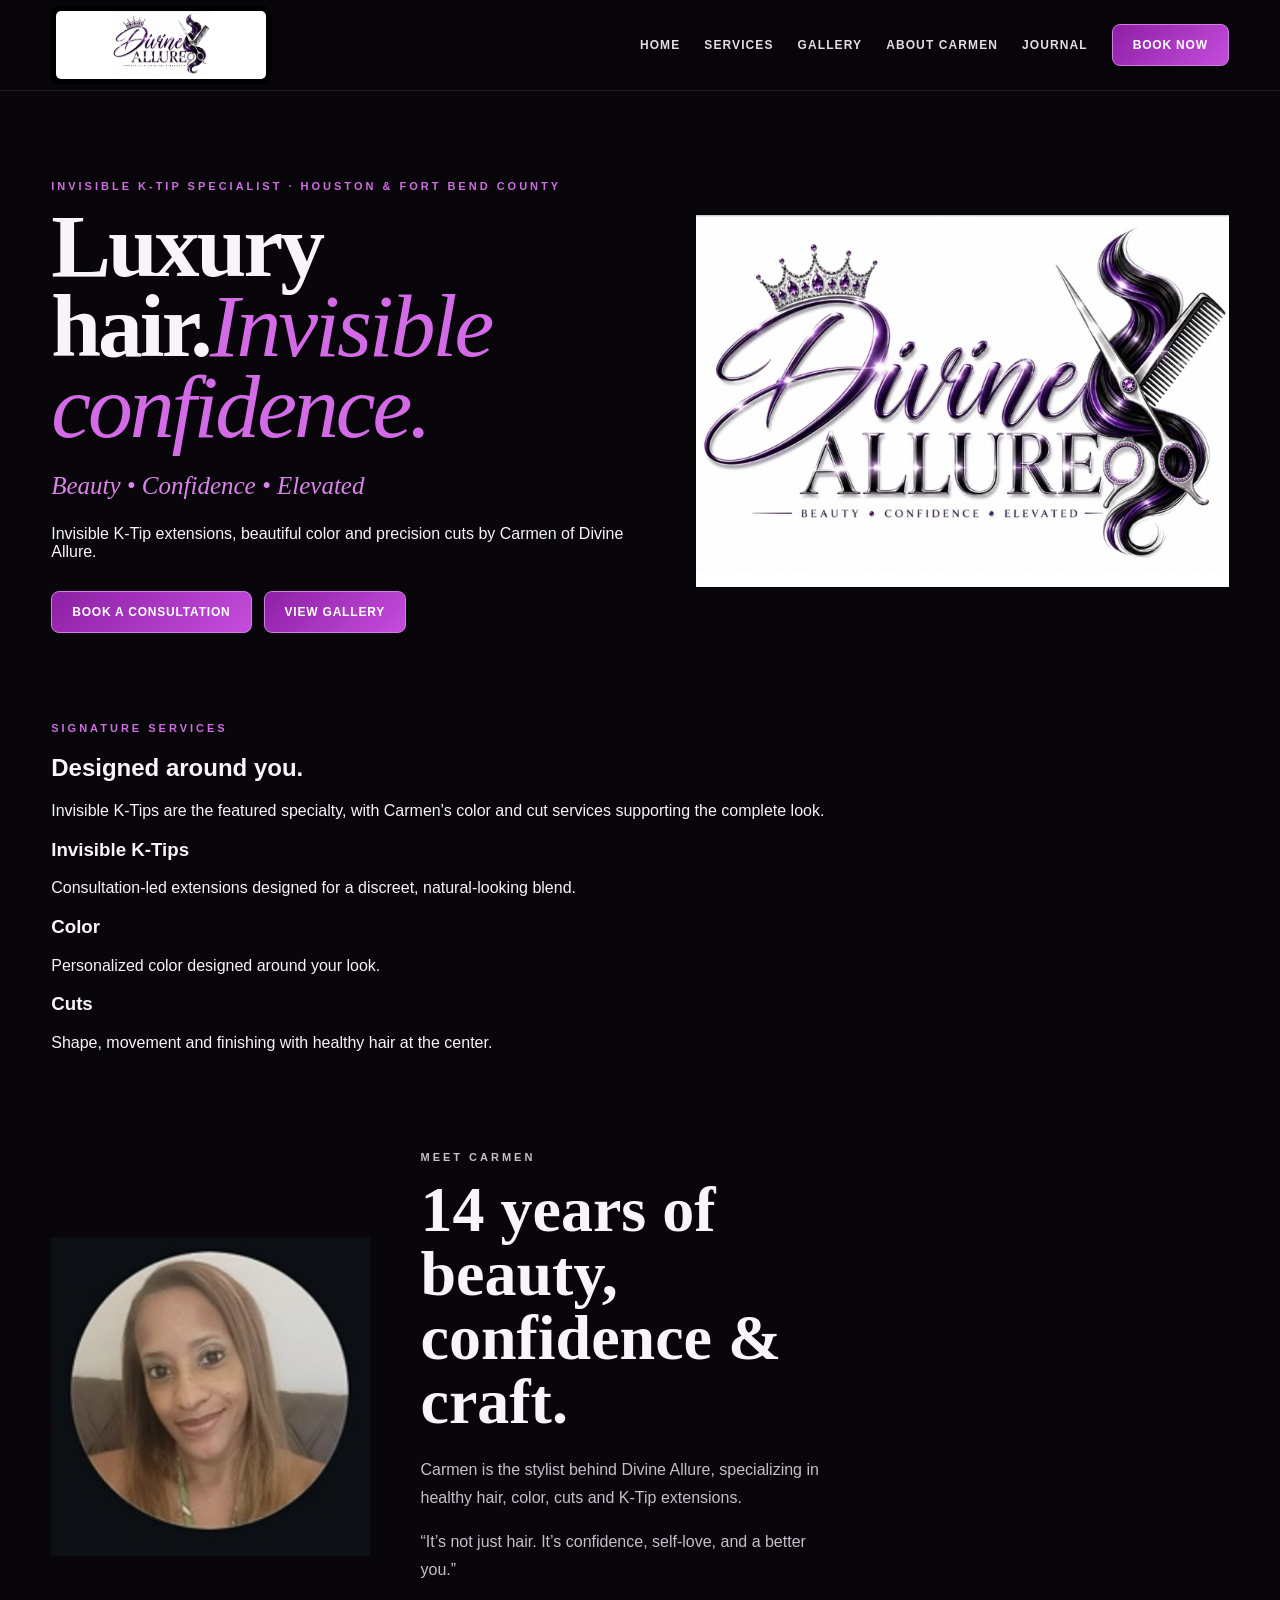
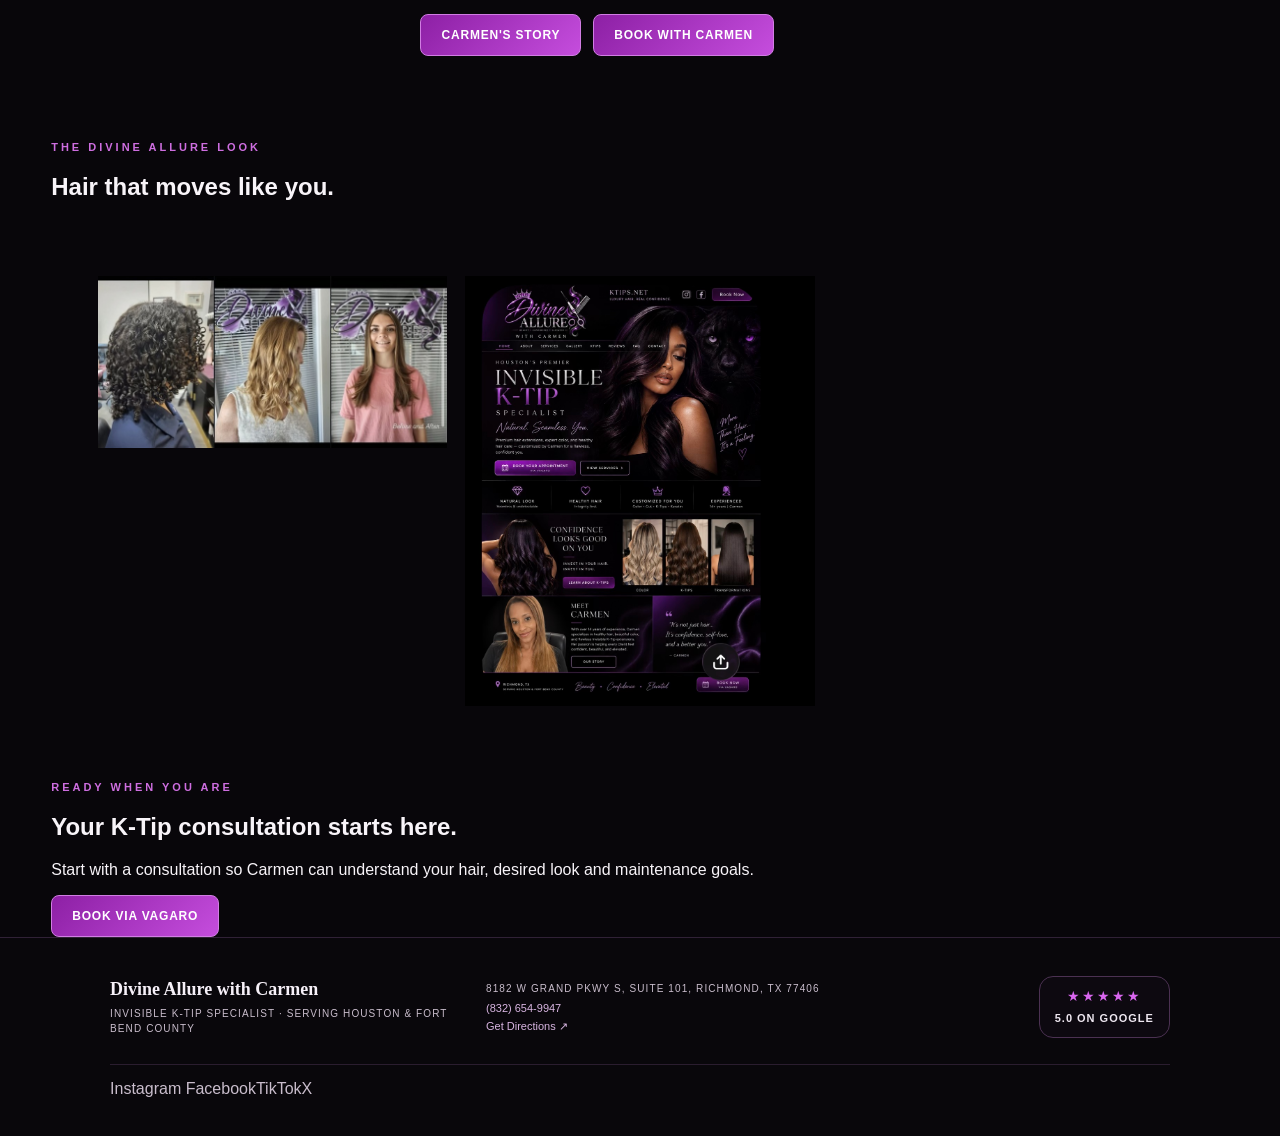
==== commit 3732746d: "Update index.html" ====
--- a/index.html
+++ b/index.html
@@ -1,7 +1,7 @@
 <!doctype html><html><head><meta charset="utf-8"><meta name="viewport" content="width=device-width,initial-scale=1"><title>KTips.net | Divine Allure</title><link rel="stylesheet" href="styles.css"></head><body><header><div class="wrap nav"><a class="logo" href="index.html"><img src="assets/logo.jpg" alt="Divine Allure logo"></a><button class="menu">☰</button><nav><a href="index.html">Home</a><a href="services.html">Services</a><a href="gallery.html">Gallery</a><a href="about.html">About Carmen</a><a href="blog.html">Journal</a><a class="btn" href="https://www.vagaro.com/divineallure/services" target="_blank">Book Now</a></nav></div></header><main><div class="wrap hero"><div><p class="eyebrow">Invisible K-Tip Specialist · Houston & Fort Bend County</p><h1>Luxury hair.<em>Invisible confidence.</em></h1><p class="script">Beauty • Confidence • Elevated</p><p>Invisible K-Tip extensions, beautiful color and precision cuts by Carmen of Divine Allure.</p><div class="actions"><a class="btn" href="https://www.vagaro.com/divineallure/services" target="_blank">Book a Consultation</a><a class="btn ghost" href="gallery.html">View Gallery</a></div></div><div class="logo-stage"><img src="assets/logo.jpg" alt="Divine Allure with Carmen"></div></div>
 <section><div class="wrap"><p class="eyebrow">Signature services</p><h2>Designed around you.</h2><p class="lead">Invisible K-Tips are the featured specialty, with Carmen's color and cut services supporting the complete look.</p><div class="cards"><div class="card"><h3>Invisible K-Tips</h3><p>Consultation-led extensions designed for a discreet, natural-looking blend.</p></div><div class="card"><h3>Color</h3><p>Personalized color designed around your look.</p></div><div class="card"><h3>Cuts</h3><p>Shape, movement and finishing with healthy hair at the center.</p></div></div></div></section>
 <section><div class="wrap about"><div class="portrait-wrap"><img class="portrait" src="assets/carmen.jpg" alt="Carmen"></div><div><p class="eyebrow">Meet Carmen</p><h2>14 years of beauty, confidence & craft.</h2><p class="lead">Carmen is the stylist behind Divine Allure, specializing in healthy hair, color, cuts and K-Tip extensions.</p><p class="quote">“It’s not just hair. It’s confidence, self-love, and a better you.”</p><div class="actions"><a class="btn ghost" href="about.html">Carmen's Story</a><a class="btn" href="https://www.vagaro.com/divineallure/services" target="_blank">Book with Carmen</a></div></div></div></section>
-<section><div class="wrap"><p class="eyebrow">The Divine Allure look</p><h2>Hair that moves like you.</h2><div class="gallery"><img src="assets/hair.jpg" alt="Hair by Carmen"><div class="flyer-card"><img src="assets/reference.jpeg" alt="Divine Allure K-Tip flyer"></div></div></div></section>h
+<section><div class="wrap"><p class="eyebrow">The Divine Allure look</p><h2>Hair that moves like you.</h2><div class="gallery"><img src="assets/hair.jpg" alt="Hair by Carmen"><div class="flyer-card"><img src="assets/reference.jpeg" alt="Divine Allure K-Tip flyer"></div></div></div></section>
 <section><div class="wrap cta"><p class="eyebrow">Ready when you are</p><h2>Your K-Tip consultation starts here.</h2><p class="lead">Start with a consultation so Carmen can understand your hair, desired look and maintenance goals.</p><a class="btn" href="https://www.vagaro.com/divineallure/services" target="_blank">Book via Vagaro</a></div></section></main><footer>
 <div class="wrap footer-business">
   <div class="footer-brand">
